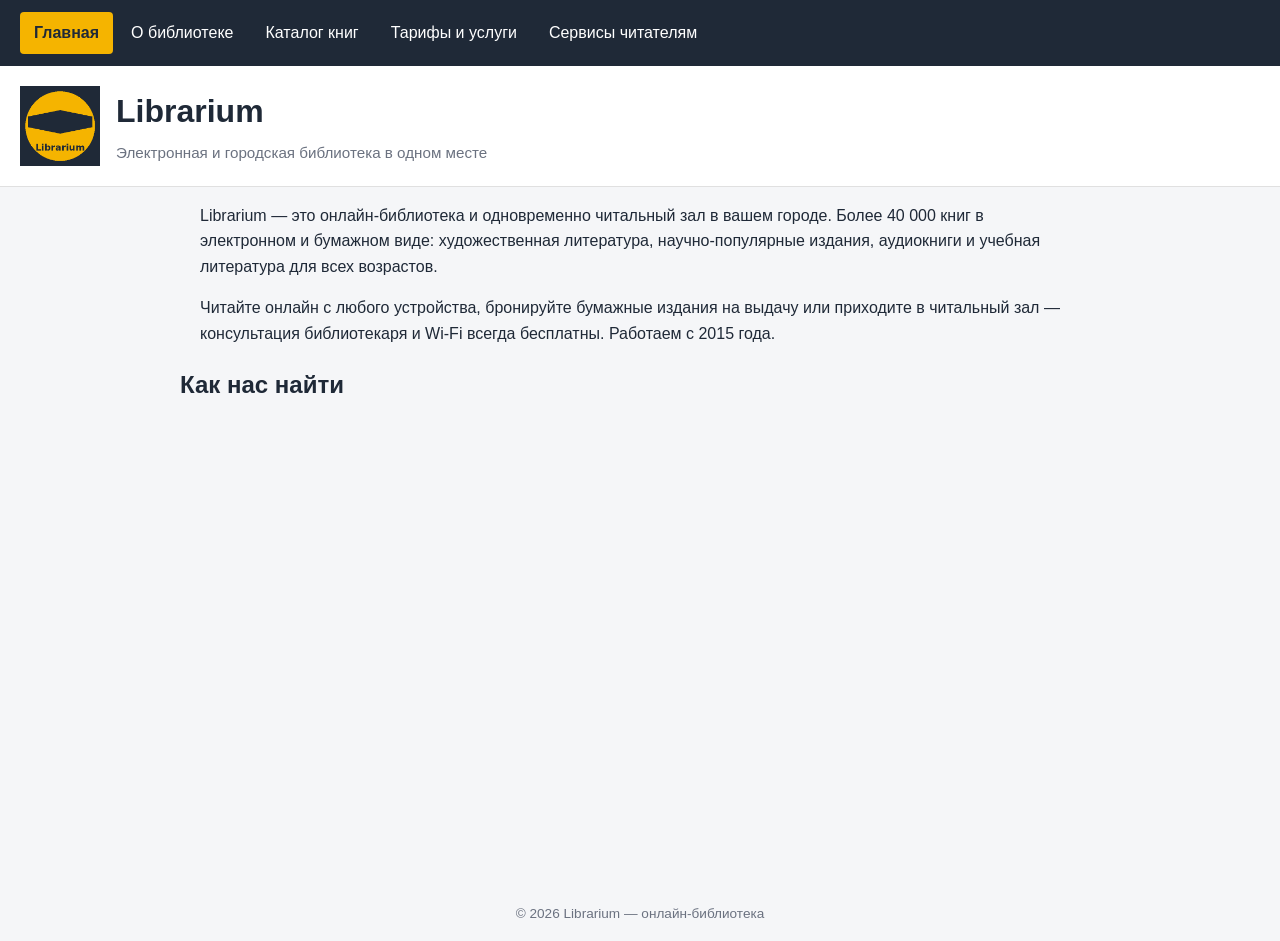
==== library_site/index.html @ c941d83d "Add files via upload" ====
<!DOCTYPE html>
<html lang="ru">
<head>
    <meta charset="UTF-8">
    <link rel="stylesheet" href="styles.css">
    <meta name="viewport" content="width=device-width, initial-scale=1.0">
    <title>Librarium — онлайн-библиотека</title>
</head>
<body>
    <nav>
        <a href="index.html">Главная</a>
        <a href="about.html">О библиотеке</a>
        <a href="catalog.html">Каталог книг</a>
        <a href="price.html">Тарифы и услуги</a>
        <a href="service.html">Сервисы читателям</a>
    </nav>

    <header class="site-header">
        <img src="images/logo.png" alt="Логотип библиотеки Librarium" width="80" height="80">
        <div>
            <h1>Librarium</h1>
            <p class="slogan">Электронная и городская библиотека в одном месте</p>
        </div>
    </header>

    <main>
        <p class="intro">Librarium — это онлайн-библиотека и одновременно читальный зал в вашем городе. Более 40 000 книг в электронном и бумажном виде: художественная литература, научно-популярные издания, аудиокниги и учебная литература для всех возрастов.</p>
        <p class="intro">Читайте онлайн с любого устройства, бронируйте бумажные издания на выдачу или приходите в читальный зал — консультация библиотекаря и Wi-Fi всегда бесплатны. Работаем с 2015 года.</p>

        <section class="map-wrapper">
            <h2>Как нас найти</h2>
            <iframe src="https://www.google.com/maps/embed?pb=!1m18!1m12!1m3!1d844.5660361764434!2d34.318915790345244!3d53.22155108160825!2m3!1f0!2f0!3f0!3m2!1i1024!2i768!4f13.1!3m3!1m2!1s0x412d59a53925e9b9%3A0x9a2ee2d2d8e9af2!2sOCEAN%20PLAZA!5e0!3m2!1sru!2sru!4v1789584685816!5m2!1sru!2sru"
                width="600" height="450" style="border:0;" allowfullscreen="" loading="lazy"
                referrerpolicy="strict-origin-when-cross-origin" title="Карта расположения библиотеки Librarium"></iframe>
        </section>
    </main>

    <footer>&copy; 2026 Librarium — онлайн-библиотека</footer>

    <script src="js/main.js"></script>
</body>
</html>
---- library_site/styles.css ----
/* =========================================================
   Librarium — стили сайта онлайн-библиотеки
   Все стили вынесены в отдельный файл (требование лаб. №2)
   ========================================================= */

* {
    box-sizing: border-box;
}

body {
    margin: 0;
    font-family: "Segoe UI", Arial, sans-serif;
    color: #1f2937;
    background-color: #f5f6f8;
    line-height: 1.6;
}

/* ===== Навигация ===== */
nav {
    display: flex;
    flex-wrap: wrap;
    gap: 4px;
    background-color: #1f2937;
    padding: 12px 20px;
}

nav a {
    color: #ffffff;
    text-decoration: none;
    padding: 8px 14px;
    border-radius: 4px;
    transition: background-color 0.2s ease;
}

nav a:hover,
nav a:visited:hover {
    background-color: #374151;
}

nav a:visited {
    color: #ffffff;
}

nav a.active {
    background-color: #f5b400;
    color: #1f2937;
    font-weight: bold;
}

/* ===== Шапка сайта ===== */
header.site-header {
    display: flex;
    align-items: center;
    gap: 16px;
    padding: 20px;
    background-color: #ffffff;
    border-bottom: 1px solid #e0e0e0;
}

header.site-header img {
    width: 80px;
    height: 80px;
    object-fit: contain;
}

header.site-header h1 {
    margin: 0;
    font-size: 2rem;
    color: #1f2937;
}

header.site-header p.slogan {
    margin: 4px 0 0;
    color: #6b7280;
    font-size: 0.95rem;
}

/* ===== Общий контейнер контента ===== */
main,
.page-title,
.intro,
.contacts,
table {
    max-width: 960px;
    margin-left: auto;
    margin-right: auto;
}

main,
.page-title,
.intro,
.contacts {
    padding: 0 20px;
}

h1, h2, h3 {
    color: #1f2937;
}

.page-title {
    padding-top: 24px;
}

/* ===== Карта (iframe) ===== */
.map-wrapper iframe {
    max-width: 100%;
    display: block;
    margin: 12px 0;
    border-radius: 6px;
    border: 0;
}

/* ===== Карточки каталога ===== */
.catalog-section {
    max-width: 960px;
    margin: 20px auto;
    padding: 20px;
    background-color: #ffffff;
    border-radius: 8px;
    box-shadow: 0 1px 4px rgba(0, 0, 0, 0.08);
}

.book-grid {
    display: flex;
    flex-wrap: wrap;
    gap: 20px;
}

.book-card {
    flex: 1 1 220px;
    max-width: 240px;
}

.book-card img {
    width: 100%;
    height: auto;
    border-radius: 6px;
    display: block;
    margin-bottom: 10px;
}

.book-card h3 {
    margin: 0 0 4px;
    font-size: 1.05rem;
}

.book-card .book-author {
    margin: 0 0 6px;
    color: #6b7280;
    font-style: italic;
    font-size: 0.9rem;
}

.book-card p.book-desc {
    margin: 0;
    font-size: 0.92rem;
}

/* ===== Таблица тарифов ===== */
table {
    width: 100%;
    border-collapse: collapse;
    background-color: #ffffff;
    margin-top: 20px;
    margin-bottom: 40px;
    box-shadow: 0 1px 4px rgba(0, 0, 0, 0.08);
}

caption {
    font-size: 1.3rem;
    font-weight: bold;
    margin-bottom: 10px;
    color: #1f2937;
    text-align: left;
}

th, td {
    padding: 12px 16px;
    border-bottom: 1px solid #e0e0e0;
    text-align: left;
}

thead th {
    background-color: #1f2937;
    color: #ffffff;
}

/* Цвет строки зависит от типа услуги */
tr.free {
    background-color: #dcfce7; /* бесплатно — зелёный */
}

tr.paid {
    background-color: #dbeafe; /* платно — голубой */
}

tr.fine {
    background-color: #fee2e2; /* штраф — розовый */
}

tbody tr:hover {
    filter: brightness(0.95);
}

/* ===== Список услуг ===== */
.service-list {
    max-width: 960px;
    margin: 0 auto 40px;
    padding: 0 20px 20px;
}

.service-list ul {
    padding-left: 20px;
}

.service-list li {
    margin-bottom: 8px;
}

/* ===== Контакты ===== */
.contacts p {
    margin: 4px 0;
}

/* ===== Подвал ===== */
footer {
    text-align: center;
    padding: 16px;
    color: #6b7280;
    font-size: 0.85rem;
}

/* ===== Адаптив под мобильные ===== */
@media (max-width: 600px) {
    header.site-header {
        flex-direction: column;
        text-align: center;
    }

    nav {
        justify-content: center;
    }

    table, th, td {
        font-size: 0.9rem;
    }

    .book-grid {
        justify-content: center;
    }
}
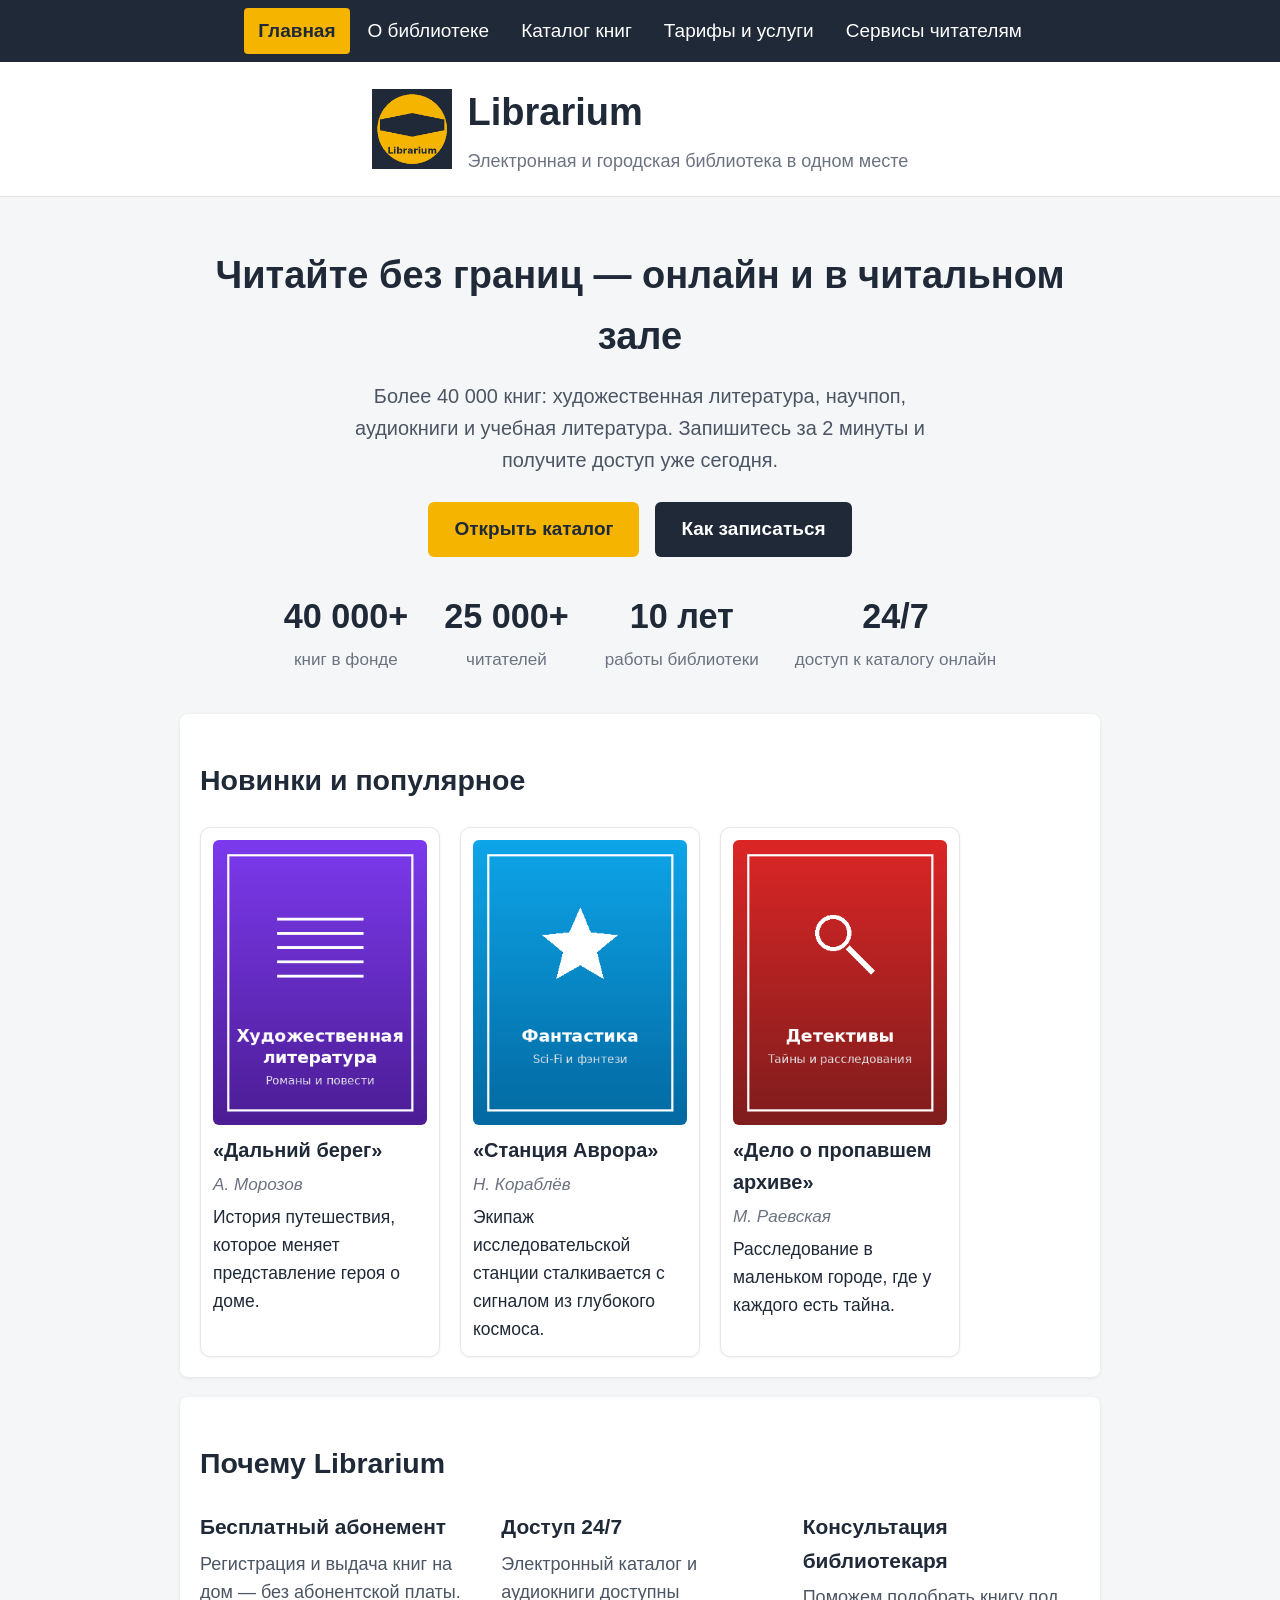
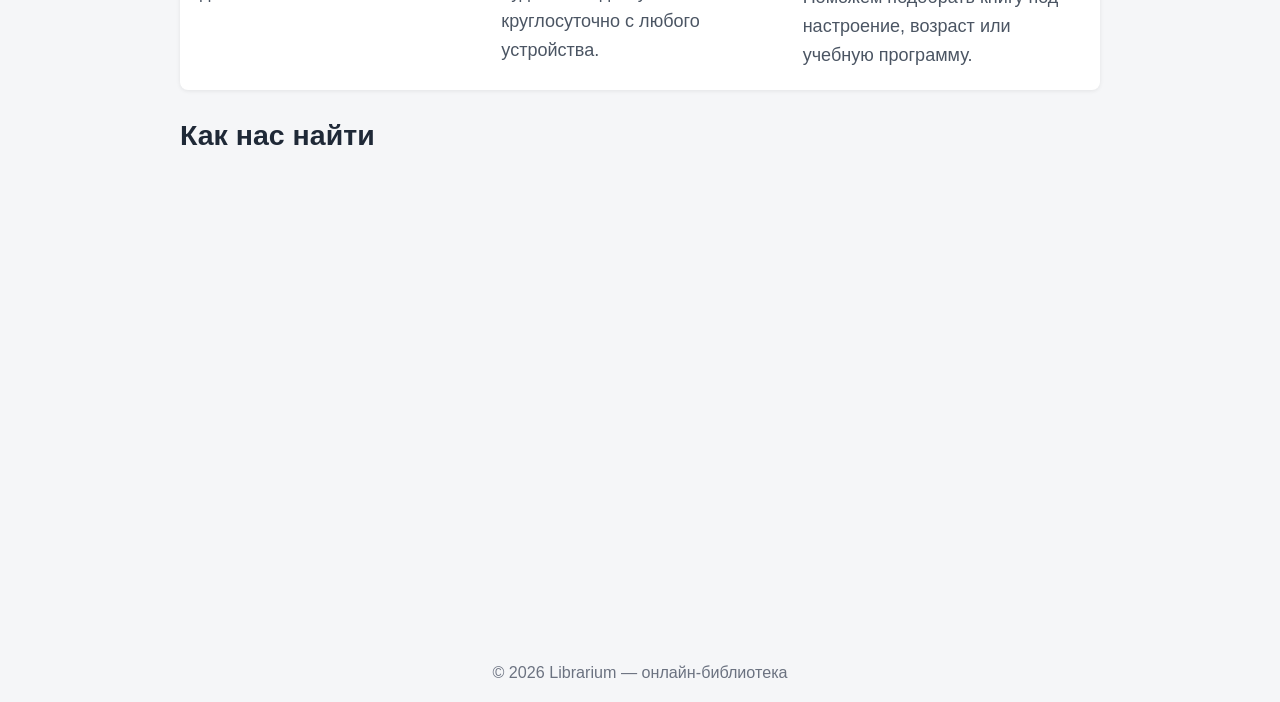
==== commit 85760f51: "Add files via upload" ====
--- a/library_site/index.html
+++ b/library_site/index.html
@@ -8,11 +8,16 @@
 </head>
 <body>
     <nav>
-        <a href="index.html">Главная</a>
-        <a href="about.html">О библиотеке</a>
-        <a href="catalog.html">Каталог книг</a>
-        <a href="price.html">Тарифы и услуги</a>
-        <a href="service.html">Сервисы читателям</a>
+        <button class="nav-toggle" aria-label="Открыть меню" aria-expanded="false">
+            <span></span><span></span><span></span>
+        </button>
+        <div class="nav-links">
+            <a href="index.html">Главная</a>
+            <a href="about.html">О библиотеке</a>
+            <a href="catalog.html">Каталог книг</a>
+            <a href="price.html">Тарифы и услуги</a>
+            <a href="service.html">Сервисы читателям</a>
+        </div>
     </nav>
 
     <header class="site-header">
@@ -24,13 +29,80 @@
     </header>
 
     <main>
-        <p class="intro">Librarium — это онлайн-библиотека и одновременно читальный зал в вашем городе. Более 40 000 книг в электронном и бумажном виде: художественная литература, научно-популярные издания, аудиокниги и учебная литература для всех возрастов.</p>
-        <p class="intro">Читайте онлайн с любого устройства, бронируйте бумажные издания на выдачу или приходите в читальный зал — консультация библиотекаря и Wi-Fi всегда бесплатны. Работаем с 2015 года.</p>
+        <section class="hero">
+            <h2>Читайте без границ — онлайн и в читальном зале</h2>
+            <p>Более 40 000 книг: художественная литература, научпоп, аудиокниги и учебная литература. Запишитесь за 2 минуты и получите доступ уже сегодня.</p>
+            <div class="hero-actions">
+                <a class="btn btn-primary" href="catalog.html">Открыть каталог</a>
+                <a class="btn btn-secondary" href="service.html">Как записаться</a>
+            </div>
+        </section>
+
+        <section class="stats">
+            <div class="stat-item">
+                <span class="stat-number">40 000+</span>
+                <span class="stat-label">книг в фонде</span>
+            </div>
+            <div class="stat-item">
+                <span class="stat-number">25 000+</span>
+                <span class="stat-label">читателей</span>
+            </div>
+            <div class="stat-item">
+                <span class="stat-number">10 лет</span>
+                <span class="stat-label">работы библиотеки</span>
+            </div>
+            <div class="stat-item">
+                <span class="stat-number">24/7</span>
+                <span class="stat-label">доступ к каталогу онлайн</span>
+            </div>
+        </section>
+
+        <section class="catalog-section">
+            <h2>Новинки и популярное</h2>
+            <div class="book-grid">
+                <article class="book-card">
+                    <img src="images/book-fiction.png" alt="Обложка романа «Дальний берег»" width="240" height="320">
+                    <h3>«Дальний берег»</h3>
+                    <p class="book-author">А. Морозов</p>
+                    <p class="book-desc">История путешествия, которое меняет представление героя о доме.</p>
+                </article>
+                <article class="book-card">
+                    <img src="images/book-scifi.png" alt="Обложка романа «Станция Аврора»" width="240" height="320">
+                    <h3>«Станция Аврора»</h3>
+                    <p class="book-author">Н. Кораблёв</p>
+                    <p class="book-desc">Экипаж исследовательской станции сталкивается с сигналом из глубокого космоса.</p>
+                </article>
+                <article class="book-card">
+                    <img src="images/book-detective.png" alt="Обложка романа «Дело о пропавшем архиве»" width="240" height="320">
+                    <h3>«Дело о пропавшем архиве»</h3>
+                    <p class="book-author">М. Раевская</p>
+                    <p class="book-desc">Расследование в маленьком городе, где у каждого есть тайна.</p>
+                </article>
+            </div>
+        </section>
+
+        <section class="catalog-section">
+            <h2>Почему Librarium</h2>
+            <div class="feature-grid">
+                <div class="feature-item">
+                    <h3>Бесплатный абонемент</h3>
+                    <p>Регистрация и выдача книг на дом — без абонентской платы.</p>
+                </div>
+                <div class="feature-item">
+                    <h3>Доступ 24/7</h3>
+                    <p>Электронный каталог и аудиокниги доступны круглосуточно с любого устройства.</p>
+                </div>
+                <div class="feature-item">
+                    <h3>Консультация библиотекаря</h3>
+                    <p>Поможем подобрать книгу под настроение, возраст или учебную программу.</p>
+                </div>
+            </div>
+        </section>
 
         <section class="map-wrapper">
             <h2>Как нас найти</h2>
             <iframe src="https://www.google.com/maps/embed?pb=!1m18!1m12!1m3!1d844.5660361764434!2d34.318915790345244!3d53.22155108160825!2m3!1f0!2f0!3f0!3m2!1i1024!2i768!4f13.1!3m3!1m2!1s0x412d59a53925e9b9%3A0x9a2ee2d2d8e9af2!2sOCEAN%20PLAZA!5e0!3m2!1sru!2sru!4v1789584685816!5m2!1sru!2sru"
-                width="600" height="450" style="border:0;" allowfullscreen="" loading="lazy"
+                width="600" height="450" allowfullscreen="" loading="lazy"
                 referrerpolicy="strict-origin-when-cross-origin" title="Карта расположения библиотеки Librarium"></iframe>
         </section>
     </main>
--- a/library_site/styles.css
+++ b/library_site/styles.css
@@ -7,6 +7,12 @@
     box-sizing: border-box;
 }
 
+html {
+    /* Базовый размер шрифта плавно растёт между 320px (телефон) и 2560px (широкий монитор/4K),
+       вместо того чтобы скачками меняться только в media-запросах */
+    font-size: clamp(15px, 0.9vw + 12px, 19px);
+}
+
 body {
     margin: 0;
     font-family: "Segoe UI", Arial, sans-serif;
@@ -18,10 +24,46 @@
 /* ===== Навигация ===== */
 nav {
     display: flex;
+    align-items: center;
+    justify-content: center; /* на десктопе кнопка-бургер скрыта, и меню теперь центрируется, а не липнет влево */
+    position: relative;
+    background-color: #1f2937;
+    padding: 8px 20px;
+}
+
+/* Бургер-кнопка отдельно прижата вправо (видна только на мобильных) */
+.nav-toggle {
+    position: absolute;
+    right: 0;
+    top: 50%;
+    transform: translateY(-50%);
+}
+
+.nav-links {
+    display: flex;
     flex-wrap: wrap;
     gap: 4px;
-    background-color: #1f2937;
-    padding: 12px 20px;
+}
+
+/* Кнопка-"бутерброд", на десктопе скрыта */
+.nav-toggle {
+    display: none;
+    flex-direction: column;
+    justify-content: space-between;
+    width: 28px;
+    height: 20px;
+    background: none;
+    border: none;
+    padding: 0;
+    cursor: pointer;
+}
+
+.nav-toggle span {
+    display: block;
+    width: 100%;
+    height: 3px;
+    background-color: #ffffff;
+    border-radius: 2px;
 }
 
 nav a {
@@ -41,6 +83,12 @@
     color: #ffffff;
 }
 
+/* Состояние в момент нажатия (псевдокласс :active) — отличается от hover */
+nav a:active {
+    background-color: #111827;
+}
+
+/* .active — не псевдокласс, а JS-класс для подсветки текущей страницы в меню */
 nav a.active {
     background-color: #f5b400;
     color: #1f2937;
@@ -51,6 +99,7 @@
 header.site-header {
     display: flex;
     align-items: center;
+    justify-content: center; /* группа логотип+текст теперь центрируется, а не прилипает к левому краю на широких экранах */
     gap: 16px;
     padding: 20px;
     background-color: #ffffff;
@@ -129,6 +178,17 @@
 .book-card {
     flex: 1 1 220px;
     max-width: 240px;
+    background-color: #ffffff;
+    border: 1px solid #e5e7eb;
+    border-radius: 10px;
+    padding: 12px;
+    box-shadow: 0 1px 3px rgba(0, 0, 0, 0.06);
+    transition: box-shadow 0.2s ease, transform 0.2s ease;
+}
+
+.book-card:hover {
+    box-shadow: 0 4px 10px rgba(0, 0, 0, 0.12);
+    transform: translateY(-2px);
 }
 
 .book-card img {
@@ -230,6 +290,149 @@
     font-size: 0.85rem;
 }
 
+/* ===== Главная страница: hero-блок ===== */
+.hero {
+    max-width: 1200px;
+    margin: 0 auto;
+    padding: 48px 20px 32px;
+    text-align: center;
+}
+
+.hero h2 {
+    font-size: 2rem;
+    margin: 0 0 14px;
+}
+
+.hero p {
+    color: #4b5563;
+    max-width: 620px;
+    margin: 0 auto 26px;
+    font-size: 1.05rem;
+}
+
+.hero-actions {
+    display: flex;
+    gap: 16px;
+    justify-content: center;
+    flex-wrap: wrap;
+}
+
+.btn {
+    display: inline-block;
+    padding: 12px 26px;
+    border-radius: 6px;
+    text-decoration: none;
+    font-weight: bold;
+    transition: background-color 0.2s ease;
+}
+
+.btn-primary {
+    background-color: #f5b400;
+    color: #1f2937;
+}
+
+.btn-primary:hover,
+.btn-primary:visited:hover {
+    background-color: #d99e00;
+}
+
+.btn-secondary {
+    background-color: #1f2937;
+    color: #ffffff;
+}
+
+.btn-secondary:hover,
+.btn-secondary:visited:hover {
+    background-color: #374151;
+}
+
+/* Это не элементы навигации, поэтому обычное и посещённое состояние
+   намеренно немного отличаются оттенком (требование лаб. №2) */
+.btn-primary:visited {
+    background-color: #c98f00;
+    color: #1f2937;
+}
+
+.btn-secondary:visited {
+    background-color: #111827;
+    color: #ffffff;
+}
+
+.btn-primary:active {
+    background-color: #a87600;
+}
+
+.btn-secondary:active {
+    background-color: #0b1220;
+}
+
+/* ===== Главная страница: цифры о библиотеке ===== */
+.stats {
+    display: flex;
+    flex-wrap: wrap;
+    justify-content: center;
+    gap: 36px;
+    max-width: 1200px;
+    margin: 0 auto 40px;
+    padding: 0 20px;
+}
+
+.stat-item {
+    text-align: center;
+    min-width: 120px;
+}
+
+.stat-number {
+    display: block;
+    font-size: 1.8rem;
+    font-weight: bold;
+    color: #1f2937;
+}
+
+.stat-label {
+    color: #6b7280;
+    font-size: 0.9rem;
+}
+
+/* ===== Главная страница: преимущества ===== */
+.feature-grid {
+    display: flex;
+    flex-wrap: wrap;
+    gap: 24px;
+}
+
+.feature-item {
+    flex: 1 1 220px;
+}
+
+.feature-item h3 {
+    margin: 0 0 6px;
+    font-size: 1.1rem;
+}
+
+.feature-item p {
+    margin: 0;
+    color: #4b5563;
+    font-size: 0.95rem;
+}
+
+/* ===== Адаптив под широкие мониторы и 4K ===== */
+@media (min-width: 1600px) {
+    main,
+    .page-title,
+    .intro,
+    .contacts,
+    table,
+    .catalog-section,
+    .service-list {
+        max-width: 1200px; /* чуть шире контейнер, но не на всю ширину экрана */
+    }
+
+    .book-card {
+        max-width: 280px; /* карточки книг чуть крупнее, раз места больше */
+    }
+}
+
 /* ===== Адаптив под мобильные ===== */
 @media (max-width: 600px) {
     header.site-header {
@@ -238,14 +441,60 @@
     }
 
     nav {
-        justify-content: center;
+        flex-wrap: wrap;
+        justify-content: flex-end;
+    }
+
+    /* Бургер-меню вместо горизонтального списка ссылок */
+    .nav-toggle {
+        display: flex;
+    }
+
+    .nav-links {
+        display: none;
+        flex-direction: column;
+        width: 100%;
+        gap: 0;
+        padding-top: 8px;
+    }
+
+    .nav-links.open {
+        display: flex;
+    }
+
+    .nav-links a {
+        width: 100%;
+        padding: 12px 14px;
     }
 
     table, th, td {
-        font-size: 0.9rem;
+        font-size: 0.95rem;
+    }
+
+    /* Каталог: карточки растягиваются на всю ширину экрана вместо того,
+       чтобы оставаться маленькими с пустым полем по бокам */
+    .catalog-section {
+        padding: 14px;
     }
 
     .book-grid {
         justify-content: center;
     }
-}
+
+    .book-card {
+        flex: 1 1 100%;
+        max-width: 100%;
+    }
+
+    .book-card h3 {
+        font-size: 1.15rem;
+    }
+
+    .book-card .book-author {
+        font-size: 1rem;
+    }
+
+    .book-card p.book-desc {
+        font-size: 1rem;
+    }
+}
